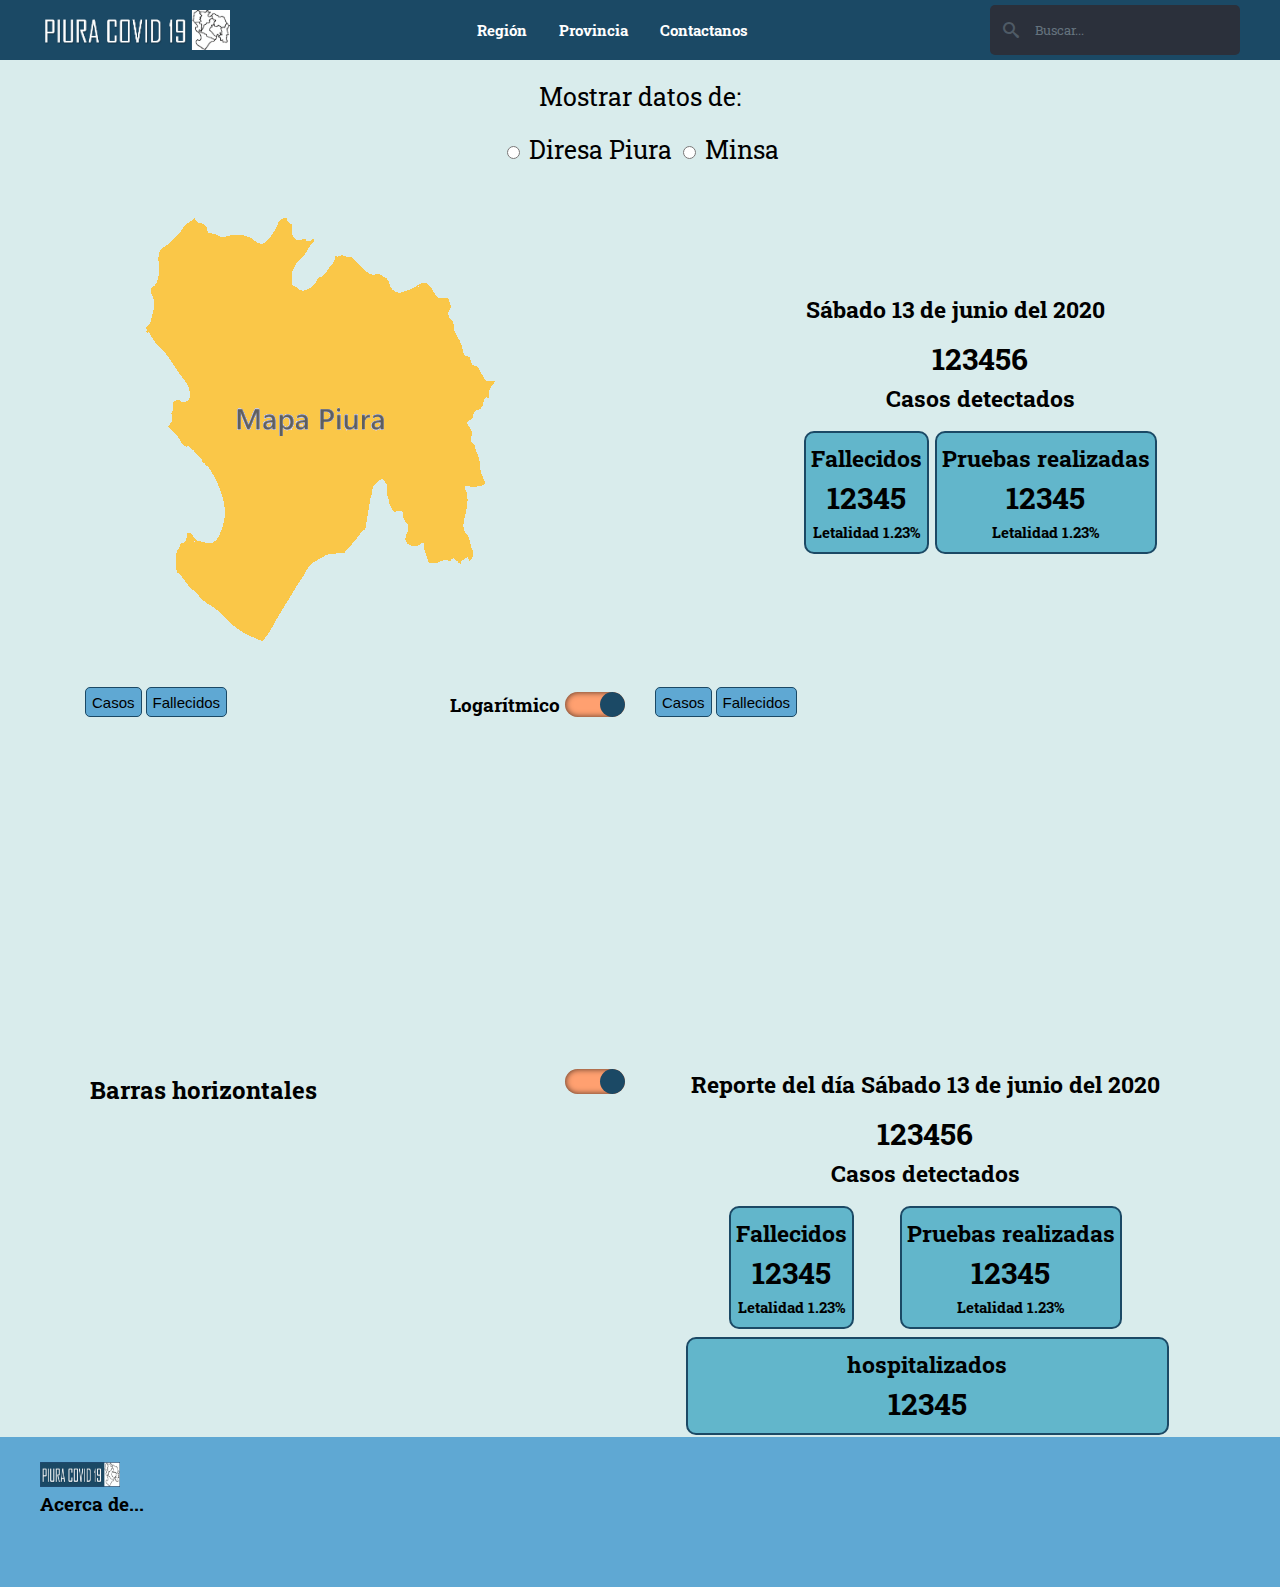
==== index.html @ adb6b991 "Primer comit de Covid-19-Piura" ====
<!DOCTYPE html>
<html lang="en">
<head>
    <meta charset="UTF-8">
    <meta name="viewport" content="width=device-width, initial-scale=1.0">
    <link href="https://fonts.googleapis.com/css2?family=Roboto+Slab&display=swap" rel="stylesheet">
    <link rel="stylesheet" href="/css/boceto.css">
    <link rel="stylesheet" href="/css/estiloshome.css">
    <meta name="viewport" content="width=device-width, initial-scale=1">
    <title>Piura Covid 19</title>
    <link rel="icon" type="imagen/svg" href="/images/icon.png">
    <!-- <link href="//maxcdn.bootstrapcdn.com/font-awesome/4.1.0/css/font-awesome.min.css" rel="stylesheet"> -->

</head>
<body>
    <div class="iconos">
        <div class="conteiner">
            <i class="icon-menu burguer-buttom" id="burger-menu"></i>
            <i class="icon-buscar icon-search" id="buscar-selector"></i>
         </div>
    </div>  
    <header class="header">
        <div class="conteiner">
            <div class="logo">
                <img  src="./images/logocovidult.PNG" height="40px" alt="logocovid">
            </div>
            <nav class="menu">
                
                <ol>
                    <li>
                        <a href="/PrincipalCovid.html">Región</a>
                    </li>
                    <li>
                        <a href="/provincias.html">Provincia</a>
                    </li>
                    <li>
                        <a href="#contact">Contactanos</a>
                    </li>
                </ol>    
            </nav>   
                    <div class="box">
                        <div class="conteiner1">
                         <!-- <span class="icon"><i class="fa fa-search"></i></span> -->
                         <i class="icon-buscar"></i>
                         <input type="search" id="search" placeholder="Buscar...">
                         </div>
                    </div>
                
            </div> 
        </div>          
    </header>
    <section id="mapas" class="mapas">
            <div class="conteiner">
                <div class="seleccionador">
                    <p>Mostrar datos de: </p>
                    <label>
                        <input class="bolita" type="radio" name="Datos" value="DiresaPiura" > Diresa Piura
                    </label>
                    <label>
                        <input class="bolita" type="radio" name="Datos" value="Minsa" > Minsa
                    </label>
                </div>
                <div class="imageMapa">
                    <div class="contenedormapa">
                        <img src="/images/Piura.png" alt="">
                    </div>
                    <div class="secciondatos">
                        <h2>Sábado 13 de junio del 2020</h2>            
                        <div class="datospreliminares">
                            <h1>123456</h1>
                            <h2>Casos detectados</h2>
                        </div>
                        <div class="datospequenos">
                            <div class="fallecidos"> 
                                <h2>Fallecidos</h2>
                                <h1>12345</h1> 
                                <h4>Letalidad 1.23%</h4>
                            </div>
                            <div class="pruebas"> 
                                <h2>Pruebas realizadas</h2>
                                <h1>12345</h1> 
                                <h4>Letalidad 1.23%</h4>
                            </div>
                        </div> 
                    </div>
                </div>
            </div>
    </section>  
    <section class="datosestadisticos" id="grafos">
    <div class="conteiner">
            <div class="contenedorgrafo">
                <!-- <div> -->
                    <div class="controles">
                        <div class="controles-botones">
                            <input class="boton" type="button"  value="Casos">
                            <input class="boton" type="button"  value="Fallecidos">
                        </div>
                        <div class="contenedortoggle">
                            <label class="labeltoggle" for="btntogle"><h4>Logarítmico</h4></label>
                            <div class="toggle">
                                <input class="checkbox" type="checkbox" name="btntogle" id="btntogle">
                                <label class="caratoggle" for="btntogle"></label>
                            </div>
                        </div>    
                    </div>
                    <div class="contenedorvideo">
                        <iframe class="grafo-iframe" width="560" height="315" src="https://www.youtube.com/embed/93xWmS7F3ac" frameborder="0" allow="accelerometer; autoplay; encrypted-media; gyroscope; picture-in-picture" allowfullscreen></iframe>    
                    </div>      
                <!-- </div> -->
            </div>
                <div class="contenedorgrafo">
                    <div>
                        <div class="controlesrepdia">
                            <div>
                                <input class="boton" type="button"  value="Casos">
                                <input class="boton" type="button" value="Fallecidos">
                            </div>         
                        </div>
                        <div class="contenedorvideo">
                            <iframe class="grafo-iframe" width="560" height="315" src="https://www.youtube.com/embed/93xWmS7F3ac" frameborder="0" allow="accelerometer; autoplay; encrypted-media; gyroscope; picture-in-picture" allowfullscreen></iframe>    
                        </div>
                    </div>
                </div>
            <div class="contenedorgrafo">
                <div>
                    <div class="controlesbarras">
                        <label class="labeltogglebarras" for="btntoglebarras"><h4>Barras horizontales</h4></label>
                        <div class="togglebarras">  
                            <input class="checkboxbarras" type="checkbox" name="btntoglebarras" id="btntoglebarras">
                            <label class="caratogglebarras" for="btntoglebarras"></label>
                        </div>
                    </div>
                    <div class="contenedorvideo">
                        <iframe class="grafo-iframe" width="560" height="315" src="https://www.youtube.com/embed/93xWmS7F3ac" frameborder="0" allow="accelerometer; autoplay; encrypted-media; gyroscope; picture-in-picture" allowfullscreen></iframe>    
                    </div> 
                </div>
            </div>
            <div class="contenedorgrafo">
                <div class="secciondatos">
                    <h2>Reporte del día Sábado 13 de junio del 2020</h2>            
                    <div class="datospreliminares">
                        <h1>123456</h1>
                        <h2>Casos detectados</h2>
                    </div>
                    <div class="datospequenosbajo">
                        <div class="datosarriba">
                           <div class="fallecidos"> 
                                <h2>Fallecidos</h2>
                                <h1>12345</h1> 
                                <h4>Letalidad 1.23%</h4>
                            </div>
                            <div class="pruebas"> 
                                <h2>Pruebas realizadas</h2>
                                 <h1>12345</h1> 
                                <h4>Letalidad 1.23%</h4>
                            </div>
                        </div>
                        <div class="hospitalizados"> 
                            <h2>hospitalizados</h2>
                            <h1>12345</h1> 
                        </div>
                    </div> 
                </div>
            </div>
        </div>
    </section>
    <footer class="contact" id="contact">
        <div class="conteiner">
            <img class="fotopie" src="./images/logocovid3.PNG" alt="logocovid">
            <h3>Acerca de...</h3>
        </div>    
    </footer>
    <script>
        const ipad=window.matchMedia('screen and (max-width: 767px');
        console.log(ipad);
        const menu = document.querySelector('.menu');
        // console.log(menu);
        const burgerButton = document.querySelector('#burger-menu');
        // console.log(burgerButton);


        ipad.addListener(validation);

        function validation(evento){
            if(evento.matches){
                burgerButton.addEventListener('click', hideShow);
            }
            else{
                burgerButton.removeEventListener('click', hideShow);
            }
        }

        function hideShow(){
             if(menu.classList.contains('is-active')){      
                 menu.classList.remove('is-active');
            }else{
                menu.classList.add('is-active');
             }
        }
    </script>
    <script>
        const ipad2=window.matchMedia('screen and (max-width: 767px');
        const box = document.querySelector('.box');
        // console.log(box)
        const cajabuscar = document.querySelector('#buscar-selector');
        // console.log(cajabuscar);

        ipad2.addListener(validation2);
        function validation2(evento2){
            if(evento2.matches){
                cajabuscar.addEventListener('click', hideShow2);
            }
            else{
                cajabuscar.removeEventListener('click', hideShow2);
            }
        }
        function hideShow2(){
             if(box.classList.contains('is-active2')){      
                 box.classList.remove('is-active2');
            }else{
                box.classList.add('is-active2');
             }
        }
    </script>
</body>
</html>
---- css/boceto.css ----
@font-face {
    font-family: 'icomoon';
    src:  url('../fonts/icomoon.eot?rc17ed');
    src:  url('../fonts') format('embedded-opentype'),
      url('../fonts/icomoon.ttf?rc17ed') format('truetype'),
      url('../fonts/icomoon.woff?rc17ed') format('woff'),
      url('../fonts/icomoon.svg?rc17ed#icomoon') format('svg');
    font-weight: normal;
    font-style: normal;
    font-display: block;
  }
  
  [class^="icon-"], [class*=" icon-"] {
    /* use !important to prevent issues with browser extensions that change fonts */
    font-family: 'icomoon' !important;
    speak: none;
    font-style: normal;
    font-weight: normal;
    font-variant: normal;
    text-transform: none;
    line-height: 1;
  
    /* Better Font Rendering =========== */
    -webkit-font-smoothing: antialiased;
    -moz-osx-font-smoothing: grayscale;
  }
  
  .icon-menu:before {
    content: "\e900";
  }
  .icon-buscar:before {
    content: "\e901";
  }
  
.icon-search{
    display: none;
}
.icon-menu{
    display: none;
}
body{
    margin: 0;
    font-family: 'Roboto Slab', sans-serif;
    background-color:  #d9ecec;
}
h1, 
h2, 
h3, 
h4, 
h5, 
h6{
    margin: 0;
}

.conteiner{
    max-width: 1200px;
    flex: 1;
    margin: 0 auto;
    display: inherit;
    justify-content: inherit;
    align-items: inherit;
    height: inherit;
    flex-wrap: inherit;
    padding: 0 20px;
}

.header{
    display: flex;
    justify-content: space-between;
    background-color: #1b4965;
    align-items: center;
    flex-wrap: wrap;
}
.logo{
    height: 50px;
    display: flex;
    align-items: center;
}

.header li{
    padding: 0 1em;
}
.header ol,li{  
    list-style: none;
    display: flex;
    align-items: center;  
}
ol{
    padding-inline-start: 5px;
}
.header a{
    font-size: 15px;
    font-weight: bold;
    color: #ffffff;
    text-decoration: none;
    padding: 0;
    
}

.box{
    /* margin: 0px auto; */
    width: auto;
    height: 50px;
    margin: 5px 0;
}
.conteiner1{
    width: 250px;
    vertical-align: middle;
    white-space: nowrap;
    position: relative;
    align-items: center;
    display: flex;
    
}
/* input */
.conteiner1 input#search{
    width: 250px;
    height: 50px;
    background: #2b303b;
    border: none;
    font-size: 10pt;
    color: #63717f;
    padding-left: 45px;
    -webkit-border-radius: 5px;
    -moz-border-radius:5px;
    border-radius: 5px;
    -webkit-transition: background .55s ease;
    -moz-transition: background .55s ease;
    -ms-transition: background .55s ease;
    -o-transition: background .55s ease;
    transition: background .55s ease;
    font-family: 'Roboto Slab', sans-serif;
}

.conteiner1 input#search::-webkit-input-placeholder {
    color: #65737e;
 }
  
 .conteiner1 input#search:-moz-placeholder { /* Firefox 18- */
    color: #65737e;  
 }
  
 .conteiner1 input#search::-moz-placeholder {  /* Firefox 19+ */
    color: #65737e;  
 }
  
 .conteiner1 input#search:-ms-input-placeholder {  
    color: #65737e;  
 }
 
 /* icono */
.conteiner1 .icon-buscar{
    position: absolute;
    /* top: 50%; */
    margin-left: 5%;
    /* margin-top: 17px; */
    z-index: 1;
    color: #4f5b66;
}
/* efectos del hover */
.conteiner1 input#search:hover, .conteiner1 input#search:focus, .conteiner1 input#search:active{
    outline:none;
    background: #ffffff;
  }
/* .bottomBuscar{
    margin: 0 10px;
    width: 300px;
    height: 20px;
    border-radius: 5px;
    background-position-y:center ;
    font-size: 15px;
} */
.contact{
    width: 100%;
    height: 100px;
    background-color: #5fa8d3;
    padding: 25px 0;
}
.fotopie{
    width: 80px;
    height: 25px;
}
@media screen and (max-width:1024px){
 
}
@media screen and (max-width:767px){
    .iconos{
        display: flex;
        justify-content: space-between;
        
    }
    
    .icon-menu{
        display: block;
        height: 30px;
        width: 30px;
        border-radius: 50%;
        /* background-color:  rgba(0, 0, 0, .7); */
        background-color: transparent;
        line-height: 30px;
        text-align: center;
        position: fixed;
        left: 5px;
        top: 5px;
        z-index: 3;
    }
    .icon-search{
        display: block;
        height: 30px;
        width: 30px;
        border-radius: 50%;
        /* background-color:  rgba(0, 0, 0, .7); */
        background-color: transparent;
        line-height: 30px;
        text-align: center;
        position: fixed;
        right: 5px;
        top: 5px;
        z-index: 3;
    }
    .menu{
        position: fixed;
        background-color: rgba(27,73,101,0.7);
        height: 100vh;
        width: 160px;
        left: -160px;
        top: 0;
        z-index: 2;
        bottom: 0;
    }
    
    .header{
        display: flex;
        /* height: auto;
        text-align: center; */
        justify-content: space-between;
        align-items: initial;
    }
    .header a{
        margin: 25px;
    }
    .menu.is-active{
        left:0
    }
    .box.is-active2{
        right:5px;
    }
    .menu ol{
        display: initial;
        padding-inline-start: 0; 
    }
    .menu ol li{
        height: auto;
    }
    .menu li{
        justify-content: center;
    }
    .box{
        margin: 0 ;
        display: block;
        position: fixed;
        z-index: 2;
        justify-content: center;
        right: 5px;
        top: 5px;
        height: auto;
        right:-200px;
    }
    
    .logo{
        display: initial;
        margin: 0 auto;
    }
    /* .conteiner1{
        display: none;
    } */
    
     .conteiner1{
        
        width: 200px;
        vertical-align: middle;
        white-space: nowrap;
        position: relative;
        align-items: center;
        display: flex;    
    }
    .conteiner1 .icon-buscar{
        display: none;
    }
    .conteiner1 input#search{
        width: 200px;
        height: 30px;
        border-radius: 5px 15px 15px 5px;
        padding-left: 20px;
        padding-right: 40px;
    }    
    /*
    .conteiner1 input#search{
        width: 50px;
        height: 50px;
        background: #2b303b;
        border: none;
        font-size: 10pt;
        float: left;
        
        padding-left: 35px;
        -webkit-border-radius: 5px;
        -moz-border-radius: 5px;
        border-radius: 5px;
        
        
        
        -webkit-transition: width .55s ease;
        -moz-transition: width .55s ease;
        -ms-transition: width .55s ease;
        -o-transition: width .55s ease;
        transition: width .55s ease;
    }
    
    .conteiner1 input#search::-webkit-input-placeholder {
        color: #65737e;
     }
      
     .conteiner1 input#search:-moz-placeholder { 
        color: #65737e;  
     }
      
     .conteiner1 input#search::-moz-placeholder {  
        color: #65737e;  
     }
      
     .conteiner1 input#search:-ms-input-placeholder {  
        color: #65737e;  
     }
    
     
    .conteiner1 .icon{
        position: absolute;
        margin-left: 5%;
        z-index: 1;
        color: #4f5b66;
    }
    .conteiner1 input#search:hover, .conteiner1 input#search:focus, .conteiner1 input#search:active{
        outline:none;
        width: 300px;
    }
    .conteiner1:hover input#search{
        width: 300px;
    }
    .conteiner1:hover .icon{
        color: #93a293;
    } */
    
}
@media screen and (max-width:480px){
 
}
@media screen and (max-width:320px){
   /* .header{
        display: flex;
        flex-direction: column;
   }
   .header .conteiner{
       flex: 0 1 auto;
   } */
   
}
---- css/estiloshome.css ----
.imageMapa{
    display: flex;
    justify-content: space-evenly;
    align-items: center;
    margin-top: 40px;
    flex-wrap: wrap;
}
.mapas{
    display: block;
}
.mapas p{
    margin: 0;
    padding:20px;
}
.seleccionador{
    font-size: 25px;
    text-align: center;
}
.secciondatos{
    height: 300px;
    width: max-content;
    font-size: 15px;
}
.contenedormapa{
    width: 50%;
}
.contenedormapa img{
    max-width: 100%;
}
.contenedorvideo{
    width: 100%;
    height: 0;
    padding-top: 56.25%;
    position: relative;
}
.grafo-iframe{
    position: absolute;
    top: 0;
    bottom: 0;
    right: 0;
    left: 0;
    width: 100%;
    height: 100%;
    z-index: 4;
}
.date{
    background-color: transparent;
    font-size: 18px;
    margin: 15px 0;
}
.datospequenos{
    display: flex;
    justify-content: space-evenly;
    align-items: center;
    /* font-size: 20px; */
}
.datospreliminares h1{
    /* font-size: 40px; */
    margin: 10px 0 0 0;
}
.datospreliminares{
    text-align: center;
    margin: 15px 0;
    /* font-size: 1.3em; */
}
.fallecidos{
    width: auto;
    /* height: 100%; */
    padding: 10px;
    background-color: #62b6cb;
    text-align: center;
    padding: 5px 0;
    border: 2px solid #1b4965;
    border-radius: 10px;
    margin: 3px;
}
.fallecidos h1,h2,h4{ 
    margin: 5px;
}
.pruebas{
    width: auto;
    height: 100%;
    padding: 10px;
    background-color: #62b6cb;
    text-align: center;
    padding: 5px 0;
    border: 2px solid #1b4965;
    border-radius: 10px;
    margin: 3px;
}
.pruebas h1,h2,h4{
    margin: 5px;
}
.hospitalizados{
    width: 100%;
    height: auto;
    padding: 10px;
    background-color: #62b6cb;
    text-align: center;
    padding: 5px 0;
    border: 2px solid #1b4965;
    border-radius: 10px;
    margin: 5px auto;
}
.hospitalizados h1,h2,h4{
    margin: 5px;
}
/* toggle revisión */
.togle{
    width: 100%;
    height: 100%;
    /* Para visualizar */
}
.caratoggle{
    border-radius: 13px;
    cursor: pointer;
    display:block;
    width: 60px;
    height: 25px;
    overflow: hidden;
    background-color: #ffa070;
    transition: all 300ms;
    box-shadow: inset 0 0 6px -0 rgba(0, 0, 0, 0.7);
}
.caratoggle:before{
    display: block;
    content: '';
    width: 25px;
    height: 25px;
    border-radius: 50%;
    background-color:#1b4965;
    transform: translate(calc(60px - 25px),0);
    transition: all 300ms;
}
.checkbox:checked ~ .caratoggle:before{
    transform:translate(0px,0px);
}
.checkbox:checked ~ .caratoggle{
    background-color: #5fa8d3;
}
.checkbox{
    display: none;
}
.contenedortoggle{
    display: flex;
    align-items: center;
    font-size: 1.2em;
}
.controles{
    display: flex;
    margin: 5px 0;
    justify-content: space-between;
    width: 100%;
}

.boton{
    border-radius: 5px;
    border: 1.5px solid #1b4965;
    height: 30px;
    font-size: 15px;
    background-color: #5fa8d3;
}
.datosestadisticos{
    display: flex;
    flex-shrink: 2;
    flex-direction: row;
    flex-wrap: wrap;
    justify-content: center;
}
.contenedorgrafo{
    height: 45%;
    width: 45%;
    /* padding: 20px; */
    display: block;
/*  
    align-items: center; */
    justify-content: center;
    margin: 10px 15px;
}
.controlesrepdia{
    display: flex;
    margin: 5px 0;
    justify-content: space-between;
}
.controlesbarras{
    display: flex;
    margin: 5px 0;
    justify-content: space-between;
}
/* toggle revisión */
.toglebarras{
    width: 100%;
    height: 100%;
    /* Para visualizar */
}
.caratogglebarras{
    border-radius: 13px;
    cursor: pointer;
    display:block;
    width: 60px;
    height: 25px;
    overflow: hidden;
    background-color: #ffa070;
    transition: all 300ms;
    box-shadow: inset 0 0 6px -0 rgba(0, 0, 0, 0.7);
}
.caratogglebarras:before{
    display: block;
    content: '';
    width: 25px;
    height: 25px;
    border-radius: 50%;
    background-color:#1b4965;
    transform: translate(calc(60px - 25px),0);
    transition: all 300ms;
}
.checkboxbarras:checked ~ .caratogglebarras:before{
    transform:translate(0px,0px);
}
.checkboxbarras:checked ~ .caratogglebarras{
    background-color: #5fa8d3;
}
.checkboxbarras{
    display: none;
}
.labeltogglebarras{
    display: flex;
    font-size: 1.5em;
}
/* .grafo{
    border: 0;
    height: 370px;
    width: 35vw;
    border-radius: 10px;
    border: 2px solid #5fa8d3;
    background-color: #d9ecec;
    display: flex;
    justify-content: center;
    align-items: center;
}
.grafo-iframe{
    border: 0;
    height: 370px;
    width: 35vw;
    border-radius: 10px;
    background-color: #d9ecec;
    display: flex;
    justify-content: center;
    align-items: center;
} */

.contenedorgrafo .secciondatos{
    height: auto;
    width: max-content;
    margin: auto;
    border: 0;
}
.datosarriba{
    display: flex;
    justify-content: space-evenly;
}



@media screen and (max-width:1024px){
    .contenedorgrafo{
        height: auto;
        width: auto;
        padding: 0;
        padding-bottom: 2em;
        font-size: 12px;
    } 
    .datosestadisticos{
        display: block;
    }
    .contenedorgrafo{
        margin: 15px 0;
    }
    .secciondatos{
        width: 100%;
        height: auto;
        font-size: 20px;
    }
    /* .datospreliminares{
        font-size: 1.5em;
    } */
    .mapas{
        font-size: 20px;
    }
    .seleccionador{
        font-size: 1.5em;
    }
    .bolita{
        width: auto;
        height: auto;
    }
    .imageMapa .secciondatos{
        width: 50%;
    }
    .datosestadisticos .conteiner{
        justify-content: center;
        padding: 0;
    }
   
    /* .grafo{
        width: 80vw;
    }
    .grafo-iframe{
        width: 100vw;
        
    } */
    .controles{
        padding: .5em 0;
        justify-content: center;
    }
    .controlesrepdia{
        padding: .5em 0;
        justify-content: center;
    }
    .controlesbarras{
        padding: .5em 0;
        justify-content: center;
    }
    .boton{
        margin: 0em 1em;
        font-size: 2em;
    }
    
}
@media screen and (max-width:767px){
    .header .conteiner{
        padding: 16px;
    }
    .seleccionador{
        /* 1 em=12px */
        font-size: 1.2em; 
        font-weight: bold;
        display: flex;
        align-items: center;
        justify-content: center;
    }
    .secciondatos{
        font-size: 14px;
    }
    .contenedortoggle{
        font-size: 1.7em;
    }
    /* .secciondatos h2{
        font-size: 1.8em;
        text-align: center;
    }
    .datospreliminares h1{
        font-size: 3em;
    }
    .datospreliminares h2{
        font-size: 1.5em;
    }
    .datospequenos h2, h4{
        font-size: 1.1em;
    }
    .datospequenos h1{
        font-size: 2em;
    }
    .datosarriba{
        font-size: inherit;
    } */
    .fallecidos h1{
        /* font-size: 2.5em; */
    }
    .fallecidos{
        height: auto;
        width: auto;
        margin: 0 .5em;
    }
    .pruebas{
        height: auto;
        width: auto;
        margin: 0 .5em;
    }
    /* .hospitalizados{
        margin: 2em .5em;
    } */
    
    /* .contenedorgrafo{
        height: auto;
        width: auto;
        font-size: 8px;
    } */
    .datosestadisticos{
        justify-content: center;
    }
   
    /* .datospequenosbajo{
        display: flex;
        align-items: center;
    } */
   
}
@media screen and (max-width:480px){
    .mapas{
        font-size: 13px;
    }
    .imageMapa{
        margin: 5px 0 ;
    }
    .secciondatos{
        height: 100%;
        font-size: 12px;
        
    }
    /* .contenedormapa{
        width: 40%;
    } */
    .datospequenosbajo{
        margin-bottom: 2em;
    }
    .datosestadisticos{
        margin: 20px 0;
    }
    .controles{
        align-items: center;
        width: auto;
        justify-content: center;
        font-size: 1.3em;
        padding: 0;
    }
    .boton{
        font-size: .8em;
    }
    .controlesbarras{
        align-items: center;
        width: auto;
        justify-content: center;
        font-size: 1em;
        padding: 0;
    }
    .controlesrepdia{
        align-items: center;
        width: auto;
        justify-content: center;
        font-size: 1.3em;
        padding: 0;
    }
    .contenedortoggle{
        font-size: .8em;
    }
    /* .grafo{
        height: 20.5em;
        width: 70vw;
    }
    .grafo-iframe{
        width: 100vw;
    } */
    .contenedorgrafo .secciondatos{
        height: auto;
        width: 70vw;
    }
    .datospequenosbajo{
        /* font-size: 1em; */
        height: auto;
        width: auto;
        justify-content: center;
    }
    .datospreliminares{
        /* font-size: 0.7em; */
        margin:.5em 0;
    }
    /* .secciondatos h2, h1, h4{
        font-size: .9em;
    } */
    /* .datospreliminares{
        font-size: 1.2em;
    } */
    .secciondatos .fallecidos{
        height: auto;
        width: max-content;
    }
    .secciondatos .pruebas{
        height: auto;
        width: max-content;
    }
    .datospequenosbajo .hospitalizados{
        height: auto;
        width: auto;
    }

}
@media screen and (max-width:320px){
    .mapas{
        height: auto;
        font-size: 8px;
    }
    .imageMapa{
        display: flex;
        align-items: center;     
    }
    .seleccionador{
        font-size: 10px;
    }
    .seleccionador p, label{
        font-size: 1.2em;
        padding: 0.8em 0.2em;
    }
    .datospequenos{
        display: block;
        text-align: -webkit-center;
    }
    .fallecidos{
        margin: .5em;
    }
    .pruebas{
        margin: .5em;
    }
    /* .contenedormapa{
        width: 30%;    
    } */
    .secciondatos{
        font-size: 8px;
        height: 100%;
    }
    .secciondatos h2{
        /* font-size: 1.2em; */
        margin: 0;
        height: auto;
    }
    .datospreliminares{
        /* font-size: 0.7em; */
        margin:.5em 0;
    }
    /* .datospequenos h2, h1, h4{
        font-size: .9em;
    } */
    .datospequenosbajo .fallecidos{
        height: 100%;
        width: auto;
    }
    .datospequenosbajo .pruebas{
        /* height: 100%; */
        width: 100%;
    }
    .hospitalizados{
        height: 100%;
        width: 100%;
    }
    /* .contenedorgrafo{
        padding: 1em;
    } */
    .controles{
        align-items: flex-end;
        width: auto;
        justify-content: center;
        /* font-size: 2em; */
        padding: 0;
    }
    
    .boton{
        font-size: .8em;
        height: 2em;
        margin: 0 .2em;
    }
    
    .controlesbarras{
        align-items: flex-end;
        width: auto;
        justify-content: center;
        /* font-size: 1em; */
        padding: 0;
    }
    .controlesrepdia{
        align-items: flex-end;
        width: auto;
        justify-content: center;
        /* font-size: 2em; */
        padding: 0;
    }
    /* .grafo{
        height: 18em;
        width: 18em;
    }
    .grafo-iframe{
        width: 100vw;
        border: 0;
    } */
    .contenedorgrafo .secciondatos{
        height: auto;
        width: 100%;
    }
    .contenedortoggle{
        /* display: block; */
        font-size: .6em;
    }
    .caratoggle{
        
        width: 40px;
        height: 10px;
        /* overflow: hidden; */
        background-color: #ffa070;
        transition: all 300ms;
        box-shadow: inset 0 0 6px -0 rgba(0, 0, 0, 0.7);
    }
    .labeltogglebarras{
        padding: 0;
    }
    .caratogglebarras{
        width: 50px;
        height: 20px;
        padding: 0;
    }
    .caratogglebarras:before{
        display: block;
        content: '';
        width: 20px;
        height: 20px;
        border-radius: 50%;
        background-color:#1b4965;
        transform: translate(calc(50px - 20px),0);
        transition: all 300ms;
    }
    .labeltoggle{
        padding: 0;
    }
    .caratoggle{
        width: 50px;
        height: 20px;
        padding: 0;
    }
    .caratoggle:before{
        display: block;
        content: '';
        width: 20px;
        height: 20px;
        border-radius: 50%;
        background-color:#1b4965;
        transform: translate(calc(50px - 20px),0);
        transition: all 300ms;
    }
    
}
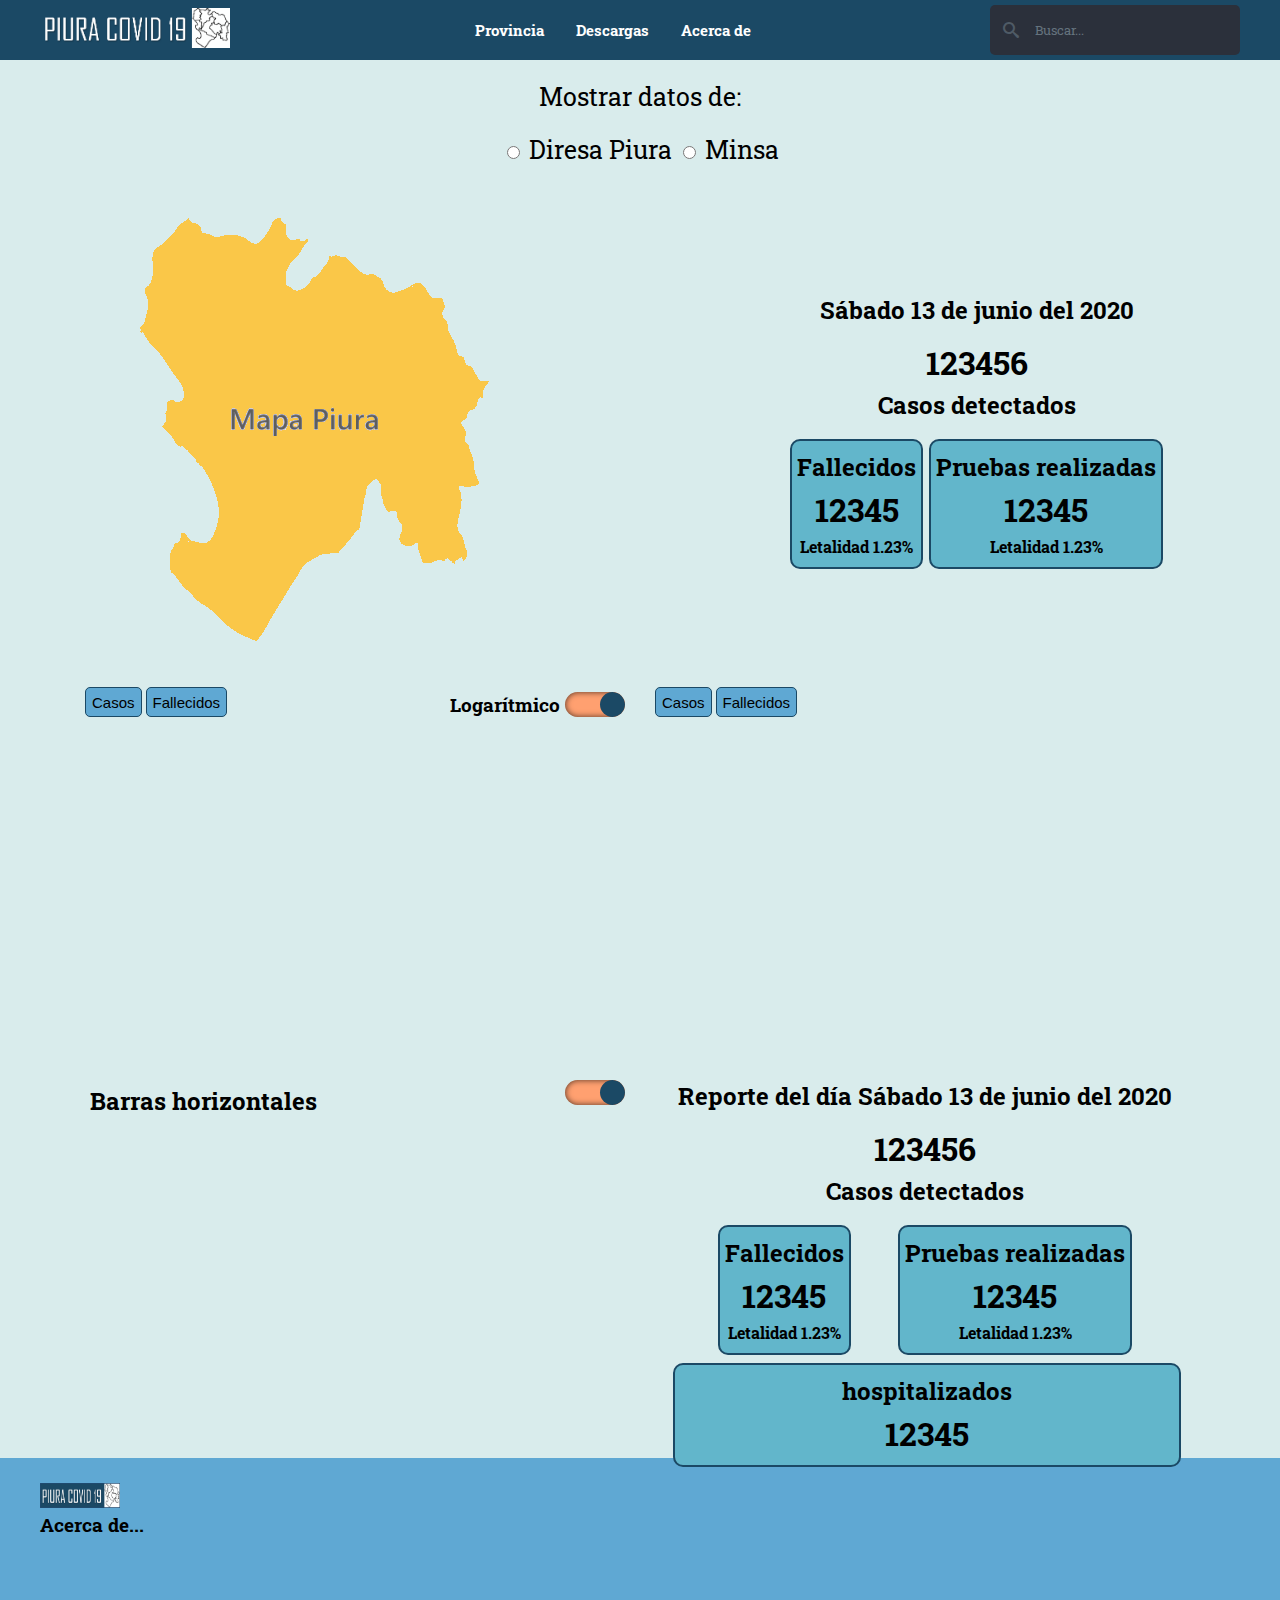
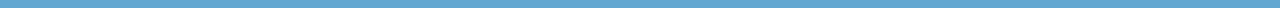
==== commit 997109ba: "Se agrego provincias" ====
--- a/index.html
+++ b/index.html
@@ -4,8 +4,8 @@
     <meta charset="UTF-8">
     <meta name="viewport" content="width=device-width, initial-scale=1.0">
     <link href="https://fonts.googleapis.com/css2?family=Roboto+Slab&display=swap" rel="stylesheet">
-    <link rel="stylesheet" href="/css/boceto.css">
-    <link rel="stylesheet" href="/css/estiloshome.css">
+    <link rel="stylesheet" href="css/boceto.css">
+    <link rel="stylesheet" href="css/estiloshome.css">
     <meta name="viewport" content="width=device-width, initial-scale=1">
     <title>Piura Covid 19</title>
     <link rel="icon" type="imagen/svg" href="/images/icon.png">
@@ -22,19 +22,19 @@
     <header class="header">
         <div class="conteiner">
             <div class="logo">
-                <img  src="./images/logocovidult.PNG" height="40px" alt="logocovid">
+                <a href="/index.html"><img  src="./images/logocovidult.PNG" height="40px" alt="logocovid"></a>
             </div>
             <nav class="menu">
                 
                 <ol>
                     <li>
-                        <a href="/PrincipalCovid.html">Región</a>
+                        <a href="/provinciasalternas.html">Provincia</a>
                     </li>
                     <li>
-                        <a href="/provincias.html">Provincia</a>
+                        <a href="/descargas.html">Descargas</a>
                     </li>
                     <li>
-                        <a href="#contact">Contactanos</a>
+                        <a href="/acerca.html">Acerca de</a>
                     </li>
                 </ol>    
             </nav>   
@@ -62,7 +62,7 @@
                 </div>
                 <div class="imageMapa">
                     <div class="contenedormapa">
-                        <img src="/images/Piura.png" alt="">
+                        <img src="images/Piura.png" alt="">
                     </div>
                     <div class="secciondatos">
                         <h2>Sábado 13 de junio del 2020</h2>            
@@ -87,7 +87,7 @@
             </div>
     </section>  
     <section class="datosestadisticos" id="grafos">
-    <div class="conteiner">
+        <div class="conteiner">
             <div class="contenedorgrafo">
                 <!-- <div> -->
                     <div class="controles">
@@ -180,7 +180,7 @@
 
 
         ipad.addListener(validation);
-
+        burgerButton.addEventListener('click', hideShow);
         function validation(evento){
             if(evento.matches){
                 burgerButton.addEventListener('click', hideShow);
@@ -204,7 +204,7 @@
         // console.log(box)
         const cajabuscar = document.querySelector('#buscar-selector');
         // console.log(cajabuscar);
-
+        cajabuscar.addEventListener('click', hideShow2);
         ipad2.addListener(validation2);
         function validation2(evento2){
             if(evento2.matches){
@@ -223,4 +223,4 @@
         }
     </script>
 </body>
-</html>+</html>
--- a/css/boceto.css
+++ b/css/boceto.css
@@ -180,7 +180,7 @@
     width: 80px;
     height: 25px;
 }
-@media screen and (max-width:1024px){
+@media screen and (max-width:1023px){
  
 }
 @media screen and (max-width:767px){
@@ -202,7 +202,7 @@
         position: fixed;
         left: 5px;
         top: 5px;
-        z-index: 3;
+        z-index: 6;
     }
     .icon-search{
         display: block;
@@ -216,7 +216,7 @@
         position: fixed;
         right: 5px;
         top: 5px;
-        z-index: 3;
+        z-index: 6;
     }
     .menu{
         position: fixed;
@@ -225,7 +225,7 @@
         width: 160px;
         left: -160px;
         top: 0;
-        z-index: 2;
+        z-index: 5;
         bottom: 0;
     }
     
@@ -259,7 +259,7 @@
         margin: 0 ;
         display: block;
         position: fixed;
-        z-index: 2;
+        z-index: 5;
         justify-content: center;
         right: 5px;
         top: 5px;
@@ -364,4 +364,4 @@
        flex: 0 1 auto;
    } */
    
-}+}
--- a/css/estiloshome.css
+++ b/css/estiloshome.css
@@ -19,7 +19,8 @@
 .secciondatos{
     height: 300px;
     width: max-content;
-    font-size: 15px;
+    /* font-size: 15px; */
+    text-align: center;
 }
 .contenedormapa{
     width: 50%;
@@ -41,7 +42,7 @@
     left: 0;
     width: 100%;
     height: 100%;
-    z-index: 4;
+    z-index: 1;
 }
 .date{
     background-color: transparent;
@@ -262,7 +263,7 @@
 
 
 
-@media screen and (max-width:1024px){
+@media screen and (max-width:1023px){
     .contenedorgrafo{
         height: auto;
         width: auto;
@@ -345,25 +346,7 @@
     .contenedortoggle{
         font-size: 1.7em;
     }
-    /* .secciondatos h2{
-        font-size: 1.8em;
-        text-align: center;
-    }
-    .datospreliminares h1{
-        font-size: 3em;
-    }
-    .datospreliminares h2{
-        font-size: 1.5em;
-    }
-    .datospequenos h2, h4{
-        font-size: 1.1em;
-    }
-    .datospequenos h1{
-        font-size: 2em;
-    }
-    .datosarriba{
-        font-size: inherit;
-    } */
+  
     .fallecidos h1{
         /* font-size: 2.5em; */
     }
@@ -635,4 +618,4 @@
         transition: all 300ms;
     }
     
-}+}
